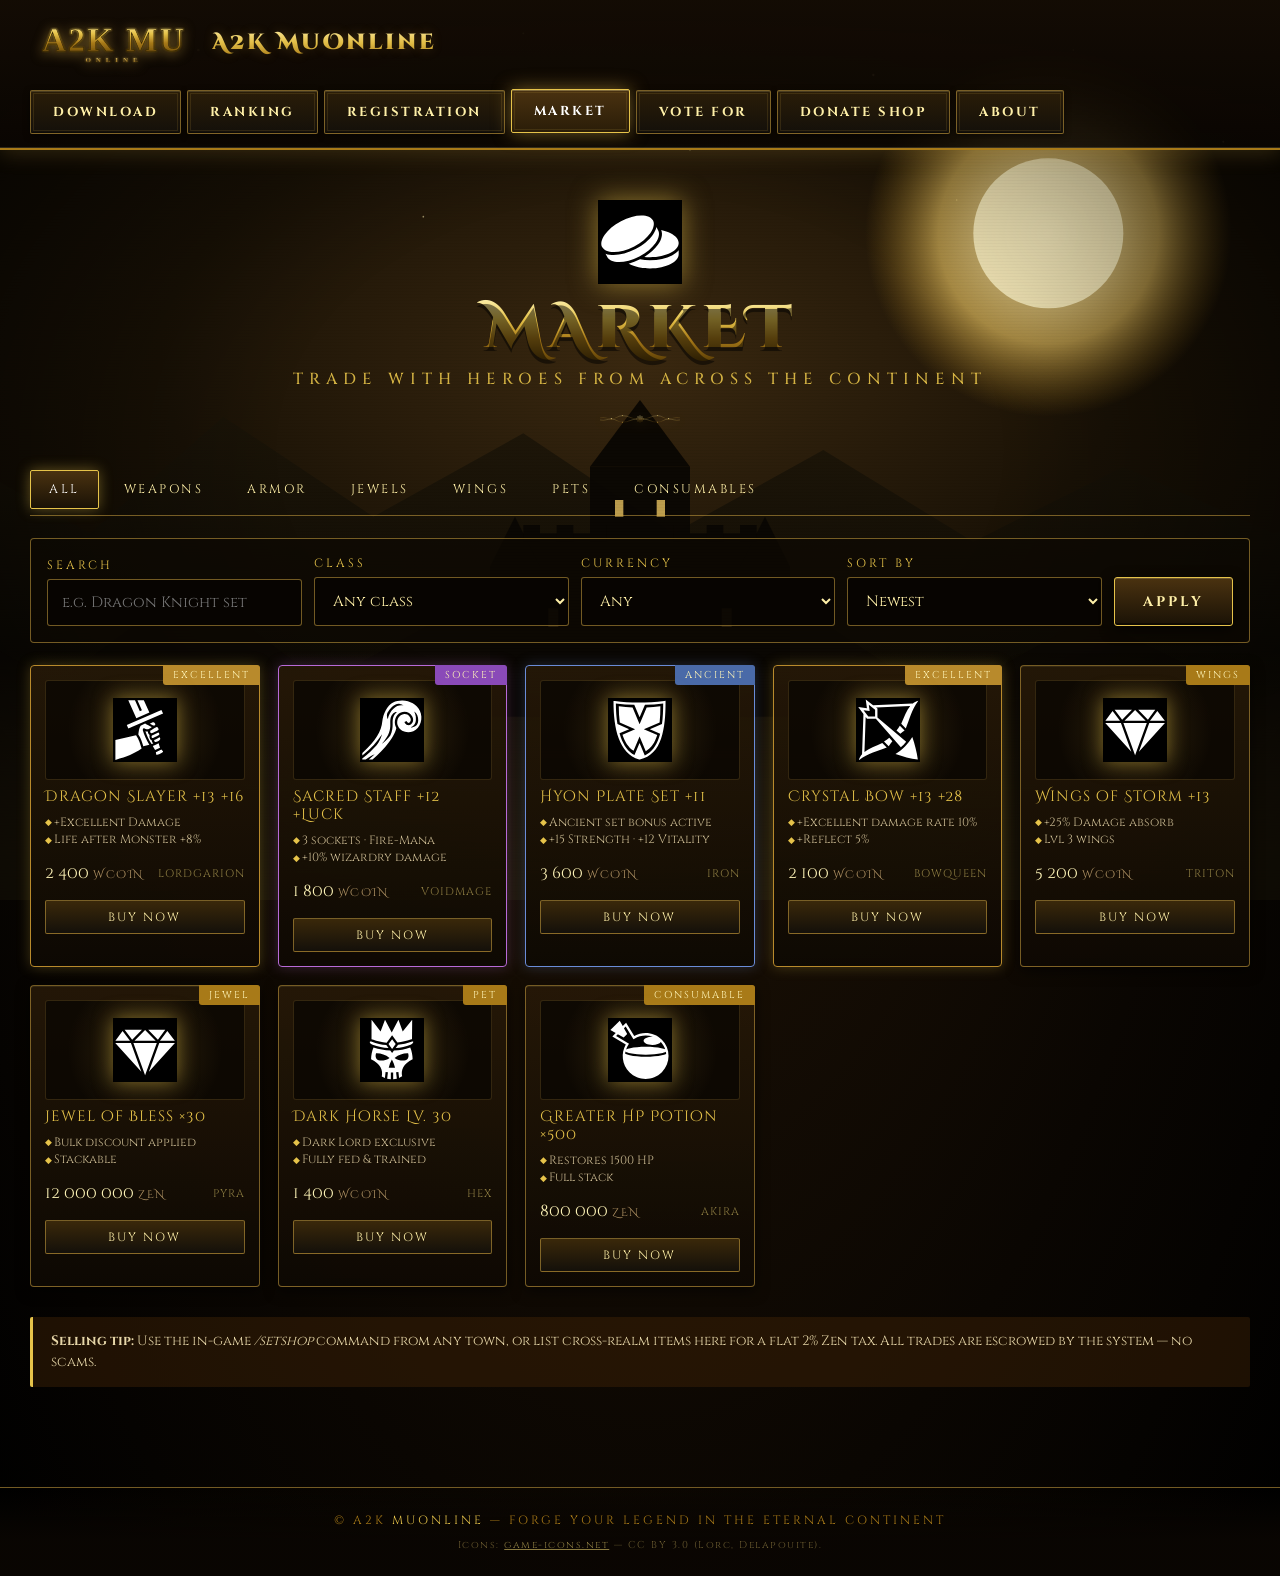
==== market.html @ d2be529a "Add Download, Registration, Ranking, Market, Vote, Donate pages + shared CSS Agent-Logs-Url: https:/" ====
<!DOCTYPE html>
<html lang="en">
<head>
    <meta charset="UTF-8">
    <meta name="viewport" content="width=device-width, initial-scale=1.0">
    <title>Market — A2K MuOnline</title>
    <meta name="description" content="A2K MuOnline player marketplace — items, jewels and excellent gear.">
    <link rel="preconnect" href="https://fonts.googleapis.com">
    <link rel="preconnect" href="https://fonts.gstatic.com" crossorigin>
    <link href="https://fonts.googleapis.com/css2?family=Cinzel:wght@500;700;900&family=Cinzel+Decorative:wght@700;900&display=swap" rel="stylesheet">
    <link rel="icon" type="image/svg+xml" href="assets/images/logo.svg">
    <link rel="stylesheet" href="assets/css/site.css">
    <style>
        .market-toolbar {
            display: flex; gap: 12px; flex-wrap: wrap; align-items: end;
            padding: 16px; background: rgba(14,9,3,0.7);
            border: 1px solid var(--border-gold); border-radius: 4px; margin-bottom: 22px;
        }
        .market-toolbar .field { min-width: 160px; flex: 1; }

        .listings { display: grid; grid-template-columns: repeat(auto-fill, minmax(220px, 1fr)); gap: 18px; }

        .item {
            position: relative;
            background: linear-gradient(180deg, rgba(40,26,8,0.85) 0%, rgba(14,9,3,0.92) 100%);
            border: 1px solid var(--border-gold);
            border-radius: 4px;
            padding: 14px;
            display: flex; flex-direction: column; gap: 8px;
            transition: transform .25s, border-color .25s, box-shadow .25s;
            box-shadow: inset 0 1px 0 rgba(255,240,168,.08), 0 4px 14px rgba(0,0,0,.55);
        }
        .item:hover {
            transform: translateY(-3px);
            border-color: var(--gold);
            box-shadow: inset 0 1px 0 rgba(255,240,168,.18), 0 8px 24px rgba(0,0,0,.7), 0 0 22px rgba(230,195,74,.25);
        }
        .item.exc  { border-color: #b88a2c; box-shadow: 0 0 14px rgba(230,195,74,.25); }
        .item.anc  { border-color: #6a8cd8; box-shadow: 0 0 14px rgba(106,140,216,.25); }
        .item.soc  { border-color: #b86ad8; box-shadow: 0 0 14px rgba(184,106,216,.25); }

        .item .ribbon {
            position: absolute; top: -1px; right: -1px;
            padding: 3px 10px;
            font-size: 10px; letter-spacing: 2px; text-transform: uppercase;
            background: var(--gold-dark); color: #fff5b8;
            border-radius: 0 3px 0 3px;
        }
        .item.exc .ribbon { background: #b88a2c; }
        .item.anc .ribbon { background: #4a6aa8; }
        .item.soc .ribbon { background: #8a4ab8; }

        .item .thumb {
            display: flex; align-items: center; justify-content: center;
            height: 100px;
            background:
                radial-gradient(circle at center, rgba(202,160,64,0.18), transparent 70%),
                rgba(8,5,2,0.7);
            border: 1px solid rgba(202,160,64,0.2);
            border-radius: 3px;
        }
        .item .thumb img { width: 64px; height: 64px; filter: drop-shadow(0 0 10px rgba(230,195,74,0.5)); }

        .item .name { font-family: 'Cinzel Decorative',serif; color: var(--gold); font-size: 15px; letter-spacing: 1px; line-height: 1.2; }
        .item .opts { font-size: 12px; color: #c8b890; line-height: 1.45; min-height: 36px; }
        .item .opts .opt { display: block; }
        .item .opts .opt::before { content: '◆ '; color: var(--gold); font-size: 9px; vertical-align: middle; }
        .item .row { display: flex; justify-content: space-between; align-items: center; margin-top: 4px; }
        .item .price { color: #fff5b8; font-family: 'Cinzel Decorative',serif; font-size: 16px; }
        .item .price small { color: #b89968; font-size: 11px; letter-spacing: 1.5px; }
        .item .seller { font-size: 11px; color: #8a7a40; letter-spacing: 1px; text-transform: uppercase; }
        .item .buy {
            display: block; text-align: center; margin-top: 8px;
            padding: 8px; font-size: 12px; letter-spacing: 2px; text-transform: uppercase;
            color: var(--gold-light); text-decoration: none;
            background: linear-gradient(180deg, #3a280a 0%, #14100a 100%);
            border: 1px solid var(--border-gold); border-radius: 2px; transition: all .2s;
        }
        .item .buy:hover { background: linear-gradient(180deg, #5a3a12 0%, #1a1206 100%); border-color: var(--gold); color: #fff; box-shadow: 0 0 14px rgba(230,195,74,.4); }
    </style>
</head>
<body>

    <header class="site-header">
        <div class="nav-container">
            <a class="brand" href="index.html">
                <img src="assets/images/logo.svg" alt="A2K MuOnline">
                <span class="brand-text">A2K&nbsp;MuOnline</span>
            </a>
            <nav class="main-nav" aria-label="Primary">
                <a class="nav-btn" href="download.html">Download</a>
                <a class="nav-btn" href="ranking.html">Ranking</a>
                <a class="nav-btn" href="registration.html">Registration</a>
                <a class="nav-btn active" href="market.html">Market</a>
                <a class="nav-btn" href="vote.html">Vote for</a>
                <a class="nav-btn" href="donate.html">Donate Shop</a>
                <a class="nav-btn" href="index.html#about">About</a>
            </nav>
        </div>
    </header>

    <main class="page">
        <header class="page-header">
            <img class="icon-glyph" src="assets/icons/market.svg" alt="">
            <h1 class="page-title">Market</h1>
            <p class="page-subtitle">Trade with heroes from across the continent</p>
            <div class="divider" aria-hidden="true"></div>
        </header>

        <!-- Tabs (categories) -->
        <div class="tabs" role="tablist">
            <a class="tab active" href="#all">All</a>
            <a class="tab" href="#weapons">Weapons</a>
            <a class="tab" href="#armor">Armor</a>
            <a class="tab" href="#jewels">Jewels</a>
            <a class="tab" href="#wings">Wings</a>
            <a class="tab" href="#pets">Pets</a>
            <a class="tab" href="#consumables">Consumables</a>
        </div>

        <!-- Filter bar -->
        <div class="market-toolbar">
            <div class="field">
                <label for="search">Search</label>
                <input id="search" type="search" placeholder="e.g. Dragon Knight set">
            </div>
            <div class="field">
                <label for="cls">Class</label>
                <select id="cls">
                    <option>Any class</option>
                    <option>Dark Knight</option><option>Dark Wizard</option>
                    <option>Elf</option><option>Magic Gladiator</option>
                    <option>Dark Lord</option><option>Summoner</option><option>Rage Fighter</option>
                </select>
            </div>
            <div class="field">
                <label for="cur">Currency</label>
                <select id="cur">
                    <option>Any</option><option>Zen</option><option>Wcoin</option><option>Bless / Soul</option>
                </select>
            </div>
            <div class="field">
                <label for="sort">Sort by</label>
                <select id="sort">
                    <option>Newest</option><option>Price ↑</option><option>Price ↓</option><option>Level ↓</option>
                </select>
            </div>
            <button class="btn" type="button">Apply</button>
        </div>

        <!-- Listings -->
        <section class="listings">
            <article class="item exc">
                <span class="ribbon">Excellent</span>
                <div class="thumb"><img src="assets/icons/sword.svg" alt=""></div>
                <div class="name">Dragon Slayer +13 +16</div>
                <div class="opts">
                    <span class="opt">+Excellent Damage</span>
                    <span class="opt">Life after Monster +8%</span>
                </div>
                <div class="row">
                    <span class="price">2 400 <small>WCOIN</small></span>
                    <span class="seller">LordGarion</span>
                </div>
                <a class="buy" href="#buy1">Buy now</a>
            </article>

            <article class="item soc">
                <span class="ribbon">Socket</span>
                <div class="thumb"><img src="assets/icons/staff.svg" alt=""></div>
                <div class="name">Sacred Staff +12 +Luck</div>
                <div class="opts">
                    <span class="opt">3 sockets · Fire-Mana</span>
                    <span class="opt">+10% wizardry damage</span>
                </div>
                <div class="row">
                    <span class="price">1 800 <small>WCOIN</small></span>
                    <span class="seller">VoidMage</span>
                </div>
                <a class="buy" href="#buy2">Buy now</a>
            </article>

            <article class="item anc">
                <span class="ribbon">Ancient</span>
                <div class="thumb"><img src="assets/icons/shield.svg" alt=""></div>
                <div class="name">Hyon Plate Set +11</div>
                <div class="opts">
                    <span class="opt">Ancient set bonus active</span>
                    <span class="opt">+15 Strength · +12 Vitality</span>
                </div>
                <div class="row">
                    <span class="price">3 600 <small>WCOIN</small></span>
                    <span class="seller">Iron</span>
                </div>
                <a class="buy" href="#buy3">Buy now</a>
            </article>

            <article class="item exc">
                <span class="ribbon">Excellent</span>
                <div class="thumb"><img src="assets/icons/bow.svg" alt=""></div>
                <div class="name">Crystal Bow +13 +28</div>
                <div class="opts">
                    <span class="opt">+Excellent damage rate 10%</span>
                    <span class="opt">+Reflect 5%</span>
                </div>
                <div class="row">
                    <span class="price">2 100 <small>WCOIN</small></span>
                    <span class="seller">BowQueen</span>
                </div>
                <a class="buy" href="#buy4">Buy now</a>
            </article>

            <article class="item">
                <span class="ribbon">Wings</span>
                <div class="thumb"><img src="assets/icons/gem.svg" alt=""></div>
                <div class="name">Wings of Storm +13</div>
                <div class="opts">
                    <span class="opt">+25% Damage absorb</span>
                    <span class="opt">Lvl 3 wings</span>
                </div>
                <div class="row">
                    <span class="price">5 200 <small>WCOIN</small></span>
                    <span class="seller">Triton</span>
                </div>
                <a class="buy" href="#buy5">Buy now</a>
            </article>

            <article class="item">
                <span class="ribbon">Jewel</span>
                <div class="thumb"><img src="assets/icons/gem.svg" alt=""></div>
                <div class="name">Jewel of Bless ×30</div>
                <div class="opts">
                    <span class="opt">Bulk discount applied</span>
                    <span class="opt">Stackable</span>
                </div>
                <div class="row">
                    <span class="price">12 000 000 <small>ZEN</small></span>
                    <span class="seller">Pyra</span>
                </div>
                <a class="buy" href="#buy6">Buy now</a>
            </article>

            <article class="item">
                <span class="ribbon">Pet</span>
                <div class="thumb"><img src="assets/icons/skull.svg" alt=""></div>
                <div class="name">Dark Horse Lv. 30</div>
                <div class="opts">
                    <span class="opt">Dark Lord exclusive</span>
                    <span class="opt">Fully fed &amp; trained</span>
                </div>
                <div class="row">
                    <span class="price">1 400 <small>WCOIN</small></span>
                    <span class="seller">Hex</span>
                </div>
                <a class="buy" href="#buy7">Buy now</a>
            </article>

            <article class="item">
                <span class="ribbon">Consumable</span>
                <div class="thumb"><img src="assets/icons/potion.svg" alt=""></div>
                <div class="name">Greater HP Potion ×500</div>
                <div class="opts">
                    <span class="opt">Restores 1500 HP</span>
                    <span class="opt">Full stack</span>
                </div>
                <div class="row">
                    <span class="price">800 000 <small>ZEN</small></span>
                    <span class="seller">Akira</span>
                </div>
                <a class="buy" href="#buy8">Buy now</a>
            </article>
        </section>

        <p class="note mt-30">
            <strong>Selling tip:</strong> Use the in-game <em>/setshop</em> command from any town,
            or list cross-realm items here for a flat 2% Zen tax. All trades are escrowed by the system —
            no scams.
        </p>
    </main>

    <footer class="site-footer">
        © A2K <span>MuOnline</span> — Forge your legend in the eternal continent
        <div class="credits">
            Icons: <a href="https://game-icons.net/" rel="noopener">game-icons.net</a> — CC BY 3.0 (Lorc, Delapouite).
        </div>
    </footer>

</body>
</html>
---- assets/css/site.css ----
/* =========================================================
   A2K MuOnline — shared site styles
   ========================================================= */

:root {
    --gold-light: #fff0a8;
    --gold: #e6c34a;
    --gold-dark: #a87a18;
    --gold-deep: #5a3d05;
    --bg-deep: #050301;
    --bg-panel: rgba(14, 9, 3, 0.78);
    --bg-panel-2: rgba(28, 18, 6, 0.85);
    --border-gold: rgba(202, 160, 64, 0.55);
    --red: #c4332a;
    --green: #6abf3a;
}

* { box-sizing: border-box; margin: 0; padding: 0; }

html, body {
    min-height: 100vh;
    background: var(--bg-deep);
    color: var(--gold-light);
    font-family: 'Cinzel', 'Times New Roman', serif;
    overflow-x: hidden;
}

body {
    background:
        url('../images/background.svg') center top / cover no-repeat fixed,
        radial-gradient(ellipse at top, #2a1a08 0%, #0a0602 70%, #000 100%);
    position: relative;
}

body::before {
    content: '';
    position: fixed;
    inset: 0;
    background:
        radial-gradient(ellipse at center, rgba(0,0,0,0) 40%, rgba(0,0,0,0.7) 100%),
        repeating-linear-gradient(0deg, rgba(0,0,0,0) 0, rgba(0,0,0,0) 2px, rgba(0,0,0,0.05) 3px);
    pointer-events: none;
    z-index: 1;
}

a { color: var(--gold); }
a:hover { color: var(--gold-light); }

/* ====================== HEADER / NAV ====================== */
.site-header {
    position: relative;
    z-index: 10;
    background: linear-gradient(180deg, rgba(20,12,4,0.95) 0%, rgba(10,6,2,0.85) 100%);
    border-bottom: 2px solid var(--gold-dark);
    box-shadow: 0 4px 20px rgba(202, 160, 64, 0.2),
                inset 0 -1px 0 rgba(255, 240, 168, 0.15);
}

.nav-container {
    max-width: 1280px;
    margin: 0 auto;
    display: flex;
    align-items: center;
    justify-content: space-between;
    padding: 14px 30px;
    flex-wrap: wrap;
    gap: 20px;
}

.brand {
    display: flex;
    align-items: center;
    gap: 14px;
    text-decoration: none;
}

.brand img {
    height: 56px;
    filter: drop-shadow(0 2px 6px rgba(202,160,64,0.6));
}

.brand-text {
    font-family: 'Cinzel Decorative', serif;
    font-weight: 900;
    font-size: 22px;
    background: linear-gradient(180deg, var(--gold-light) 0%, var(--gold) 50%, var(--gold-dark) 100%);
    -webkit-background-clip: text;
    background-clip: text;
    color: transparent;
    letter-spacing: 3px;
    text-shadow: 0 0 12px rgba(202,160,64,0.3);
}

.main-nav {
    display: flex;
    gap: 6px;
    flex-wrap: wrap;
}

.nav-btn {
    position: relative;
    display: inline-block;
    padding: 12px 22px;
    font-family: 'Cinzel', serif;
    font-weight: 700;
    font-size: 13px;
    letter-spacing: 2.5px;
    text-transform: uppercase;
    text-decoration: none;
    color: var(--gold-light);
    background: linear-gradient(180deg, #2a1d08 0%, #14100a 100%);
    border: 1px solid var(--border-gold);
    border-radius: 2px;
    cursor: pointer;
    transition: all 0.25s ease;
    box-shadow:
        inset 0 1px 0 rgba(255, 240, 168, 0.15),
        inset 0 -1px 0 rgba(0,0,0,0.4),
        0 2px 6px rgba(0,0,0,0.5);
}

.nav-btn::before {
    content: '';
    position: absolute;
    inset: 2px;
    border: 1px solid rgba(202, 160, 64, 0.15);
    pointer-events: none;
}

.nav-btn:hover,
.nav-btn.active {
    color: #fff;
    background: linear-gradient(180deg, #4a3210 0%, #2a1d08 100%);
    border-color: var(--gold);
    box-shadow:
        inset 0 1px 0 rgba(255, 240, 168, 0.3),
        0 0 18px rgba(202, 160, 64, 0.55),
        0 2px 6px rgba(0,0,0,0.6);
    transform: translateY(-1px);
}

/* ====================== PAGE LAYOUT ====================== */
.page {
    position: relative;
    z-index: 5;
    max-width: 1280px;
    margin: 0 auto;
    padding: 50px 30px 60px;
}

.page-header {
    text-align: center;
    margin-bottom: 40px;
}

.page-header .icon-glyph {
    width: 84px;
    height: 84px;
    margin: 0 auto 12px;
    display: block;
    filter: drop-shadow(0 0 14px rgba(230,195,74,0.55));
}

.page-title {
    font-family: 'Cinzel Decorative', serif;
    font-weight: 900;
    font-size: clamp(34px, 5.5vw, 60px);
    line-height: 1.1;
    background: linear-gradient(180deg,
        #fff5b8 0%,
        var(--gold) 35%,
        var(--gold-dark) 65%,
        var(--gold-deep) 100%);
    -webkit-background-clip: text;
    background-clip: text;
    color: transparent;
    letter-spacing: 5px;
    text-transform: uppercase;
    text-shadow: 0 4px 0 rgba(0,0,0,0.5);
    margin-bottom: 6px;
}

.page-subtitle {
    font-family: 'Cinzel', serif;
    font-weight: 500;
    font-size: clamp(13px, 1.4vw, 16px);
    letter-spacing: 6px;
    text-transform: uppercase;
    color: var(--gold);
    opacity: 0.9;
}

.divider {
    display: block;
    max-width: 540px;
    margin: 18px auto 0;
    height: 22px;
    background: url('../images/ornament.svg') center / contain no-repeat;
    filter: drop-shadow(0 2px 6px rgba(202,160,64,0.4));
}

/* ====================== PANELS ====================== */
.panel {
    position: relative;
    background: var(--bg-panel-2);
    border: 1px solid var(--gold-dark);
    border-radius: 4px;
    padding: 28px 30px;
    box-shadow:
        inset 0 0 30px rgba(0,0,0,0.6),
        0 8px 28px rgba(0,0,0,0.6),
        0 0 0 1px rgba(255,240,168,0.06);
}

.panel + .panel { margin-top: 28px; }

.panel-corner::before,
.panel-corner::after {
    content: '';
    position: absolute;
    width: 22px; height: 22px;
    border: 2px solid var(--gold);
    opacity: 0.85;
}
.panel-corner::before { top: -4px; left: -4px; border-right: none; border-bottom: none; }
.panel-corner::after  { bottom: -4px; right: -4px; border-left: none; border-top: none; }

.panel-title {
    text-align: center;
    font-family: 'Cinzel Decorative', serif;
    font-weight: 900;
    font-size: clamp(20px, 2.6vw, 28px);
    letter-spacing: 5px;
    text-transform: uppercase;
    background: linear-gradient(180deg, var(--gold-light) 0%, var(--gold) 60%, var(--gold-dark) 100%);
    -webkit-background-clip: text;
    background-clip: text;
    color: transparent;
    margin-bottom: 22px;
    text-shadow: 0 2px 8px rgba(0,0,0,0.6);
}

.panel-title.left { text-align: left; }

/* ====================== BUTTONS ====================== */
.btn {
    display: inline-flex;
    align-items: center;
    justify-content: center;
    gap: 10px;
    padding: 14px 28px;
    font-family: 'Cinzel', serif;
    font-weight: 700;
    font-size: 14px;
    letter-spacing: 3px;
    text-transform: uppercase;
    text-decoration: none;
    color: var(--gold-light);
    background: linear-gradient(180deg, #4a3210 0%, #1a1206 100%);
    border: 1px solid var(--gold);
    border-radius: 3px;
    cursor: pointer;
    transition: all 0.25s ease;
    box-shadow:
        inset 0 1px 0 rgba(255,240,168,0.2),
        inset 0 -2px 0 rgba(0,0,0,0.5),
        0 4px 14px rgba(0,0,0,0.6);
}

.btn:hover {
    color: #fff;
    background: linear-gradient(180deg, #6a4a18 0%, #2a1d0a 100%);
    box-shadow:
        inset 0 1px 0 rgba(255,240,168,0.35),
        0 0 22px rgba(230,195,74,0.5),
        0 4px 14px rgba(0,0,0,0.7);
    transform: translateY(-2px);
}

.btn-major {
    position: relative;
    display: inline-flex;
    align-items: center;
    justify-content: center;
    min-width: 260px;
    padding: 28px 60px;
    font-family: 'Cinzel Decorative', serif;
    font-weight: 900;
    font-size: 36px;
    letter-spacing: 10px;
    text-transform: uppercase;
    text-decoration: none;
    color: #fff5b8;
    background: linear-gradient(180deg, #6a4a12 0%, #3a280a 45%, #1a1206 100%);
    border: 2px solid var(--gold);
    border-radius: 4px;
    cursor: pointer;
    transition: all 0.3s ease;
    text-shadow: 0 0 12px rgba(202,160,64,0.7), 0 2px 0 rgba(0,0,0,0.8);
    box-shadow:
        inset 0 2px 0 rgba(255, 240, 168, 0.35),
        inset 0 -3px 0 rgba(0,0,0,0.6),
        inset 0 0 30px rgba(202,160,64,0.2),
        0 6px 18px rgba(0,0,0,0.7),
        0 0 24px rgba(202, 160, 64, 0.25);
}

.btn-major::before {
    content: '';
    position: absolute;
    inset: 4px;
    border: 1px solid rgba(255, 240, 168, 0.3);
    border-radius: 2px;
    pointer-events: none;
}

.btn-major:hover {
    transform: translateY(-3px) scale(1.02);
    border-color: #fff5b8;
    color: #fff;
    background: linear-gradient(180deg, #8a6018 0%, #4a320e 45%, #261806 100%);
    box-shadow:
        inset 0 2px 0 rgba(255, 240, 168, 0.5),
        inset 0 -3px 0 rgba(0,0,0,0.6),
        inset 0 0 40px rgba(202,160,64,0.4),
        0 10px 28px rgba(0,0,0,0.8),
        0 0 40px rgba(230, 195, 74, 0.6);
}

.btn-major:active { transform: translateY(-1px) scale(1.0); }
.btn-major .icon { margin-right: 14px; font-size: 0.7em; opacity: 0.85; }

.btn-row {
    display: flex;
    flex-wrap: wrap;
    gap: 14px;
    justify-content: center;
}

/* ====================== GRID HELPERS ====================== */
.grid-2,
.grid-3,
.grid-4 {
    display: grid;
    gap: 22px;
}
.grid-2 { grid-template-columns: repeat(2, minmax(0, 1fr)); }
.grid-3 { grid-template-columns: repeat(3, minmax(0, 1fr)); }
.grid-4 { grid-template-columns: repeat(4, minmax(0, 1fr)); }

@media (max-width: 900px) {
    .grid-3, .grid-4 { grid-template-columns: repeat(2, minmax(0, 1fr)); }
}
@media (max-width: 560px) {
    .grid-2, .grid-3, .grid-4 { grid-template-columns: 1fr; }
}

/* ====================== CARDS ====================== */
.card {
    background: linear-gradient(180deg, rgba(40,26,8,0.85) 0%, rgba(14,9,3,0.9) 100%);
    border: 1px solid var(--border-gold);
    border-radius: 4px;
    padding: 22px;
    transition: transform 0.25s ease, box-shadow 0.25s ease, border-color 0.25s ease;
    box-shadow: inset 0 1px 0 rgba(255,240,168,0.08), 0 4px 14px rgba(0,0,0,0.5);
    display: flex;
    flex-direction: column;
    gap: 12px;
}

.card:hover {
    transform: translateY(-4px);
    border-color: var(--gold);
    box-shadow:
        inset 0 1px 0 rgba(255,240,168,0.18),
        0 8px 24px rgba(0,0,0,0.7),
        0 0 22px rgba(230,195,74,0.25);
}

.card .card-icon {
    width: 56px; height: 56px;
    filter: drop-shadow(0 0 10px rgba(230,195,74,0.5));
}

.card .card-title {
    font-family: 'Cinzel Decorative', serif;
    font-size: 20px;
    color: var(--gold);
    letter-spacing: 2px;
}

.card p { color: #ddc89a; font-family: 'Cinzel', serif; font-size: 14px; line-height: 1.55; }
.card ul { padding-left: 18px; color: #ddc89a; font-size: 13.5px; line-height: 1.6; }
.card ul li { margin-bottom: 4px; }

/* ====================== FORMS ====================== */
.form-grid {
    display: grid;
    grid-template-columns: 1fr 1fr;
    gap: 18px;
}

.form-grid .full { grid-column: 1 / -1; }

@media (max-width: 640px) { .form-grid { grid-template-columns: 1fr; } }

.field { display: flex; flex-direction: column; gap: 6px; }

.field label {
    font-family: 'Cinzel', serif;
    font-size: 12px;
    letter-spacing: 3px;
    text-transform: uppercase;
    color: var(--gold);
}

.field input,
.field select,
.field textarea {
    font-family: 'Cinzel', serif;
    font-size: 15px;
    color: var(--gold-light);
    background: rgba(8,5,2,0.85);
    border: 1px solid var(--border-gold);
    border-radius: 3px;
    padding: 12px 14px;
    outline: none;
    transition: border-color 0.2s, box-shadow 0.2s;
}

.field input:focus,
.field select:focus,
.field textarea:focus {
    border-color: var(--gold);
    box-shadow: 0 0 0 1px var(--gold), 0 0 14px rgba(230,195,74,0.35);
}

.checkbox {
    display: flex; align-items: center; gap: 10px;
    color: #ddc89a; font-size: 13.5px;
}

.help { font-size: 12px; color: #b89968; opacity: 0.85; }
.help.error { color: #e07a6c; }

/* ====================== TABLES ====================== */
.table-wrap {
    overflow-x: auto;
    border: 1px solid var(--border-gold);
    border-radius: 3px;
    background: rgba(8,5,2,0.6);
}

table.rank {
    width: 100%;
    border-collapse: collapse;
    font-family: 'Cinzel', serif;
    font-size: 14px;
    min-width: 600px;
}

table.rank thead th {
    background: linear-gradient(180deg, #3a280a 0%, #1a1206 100%);
    color: var(--gold-light);
    font-weight: 700;
    font-size: 12px;
    letter-spacing: 2.5px;
    text-transform: uppercase;
    padding: 14px 16px;
    text-align: left;
    border-bottom: 2px solid var(--gold-dark);
}

table.rank tbody td {
    padding: 12px 16px;
    border-bottom: 1px solid rgba(202, 160, 64, 0.18);
    color: #e6d6a8;
}

table.rank tbody tr:hover td {
    background: rgba(74, 50, 16, 0.35);
    color: #fff5b8;
}

table.rank tbody td.rank-pos {
    font-family: 'Cinzel Decorative', serif;
    color: var(--gold);
    font-weight: 700;
    font-size: 15px;
    width: 70px;
}

table.rank .top-1 td.rank-pos { color: #fff5b8; text-shadow: 0 0 10px var(--gold); }
table.rank .top-2 td.rank-pos { color: #ddd0a0; }
table.rank .top-3 td.rank-pos { color: #c8923a; }

.cls-tag {
    display: inline-block;
    padding: 2px 10px;
    border-radius: 2px;
    font-size: 11px;
    letter-spacing: 1.5px;
    text-transform: uppercase;
    border: 1px solid var(--border-gold);
    background: rgba(28,18,6,0.7);
    color: var(--gold-light);
}
.cls-dk { color: #e0a070; border-color: #6a3a18; }
.cls-dw { color: #b48cdc; border-color: #4a2a6a; }
.cls-elf { color: #88d6a0; border-color: #284a30; }
.cls-mg { color: #ddd0a0; border-color: #6a5a18; }
.cls-dl { color: #d8d048; border-color: #6a5a08; }
.cls-sm { color: #6cb4d8; border-color: #1a4a6a; }
.cls-rf { color: #d86c8c; border-color: #6a1a3a; }

/* ====================== TABS / FILTERS ====================== */
.tabs {
    display: flex;
    flex-wrap: wrap;
    gap: 6px;
    margin-bottom: 22px;
    border-bottom: 1px solid var(--border-gold);
    padding-bottom: 6px;
}

.tab {
    padding: 10px 18px;
    font-family: 'Cinzel', serif;
    font-size: 12.5px;
    letter-spacing: 2.5px;
    text-transform: uppercase;
    color: var(--gold-light);
    background: transparent;
    border: 1px solid transparent;
    border-radius: 2px;
    cursor: pointer;
    transition: all 0.2s;
    text-decoration: none;
}

.tab:hover { color: #fff; background: rgba(74,50,16,0.4); }
.tab.active {
    color: #fff;
    background: linear-gradient(180deg, #4a3210 0%, #1a1206 100%);
    border-color: var(--gold);
    box-shadow: 0 0 14px rgba(230,195,74,0.4);
}

/* ====================== BADGES ====================== */
.badge {
    display: inline-block;
    padding: 4px 10px;
    border-radius: 2px;
    font-size: 11px;
    letter-spacing: 2px;
    text-transform: uppercase;
    border: 1px solid var(--gold-dark);
    background: rgba(28,18,6,0.7);
    color: var(--gold);
}
.badge.hot { color: #e07a4a; border-color: #6a2a18; }
.badge.new { color: #6cd87a; border-color: #1a4a28; }
.badge.vip { color: #fff5b8; border-color: var(--gold); box-shadow: 0 0 12px rgba(230,195,74,0.4); }

/* ====================== STAT/SERVER STRIP ====================== */
.stats-bar {
    display: grid;
    grid-template-columns: repeat(4, minmax(0, 1fr));
    gap: 14px;
    margin: 16px 0 30px;
}
.stats-bar .stat {
    text-align: center;
    padding: 14px;
    background: rgba(14,9,3,0.7);
    border: 1px solid var(--border-gold);
    border-radius: 3px;
}
.stats-bar .stat .num {
    display: block;
    font-family: 'Cinzel Decorative', serif;
    font-size: 26px;
    color: var(--gold-light);
    text-shadow: 0 0 12px rgba(230,195,74,0.5);
}
.stats-bar .stat .lbl {
    font-size: 11px;
    letter-spacing: 2.5px;
    text-transform: uppercase;
    color: var(--gold);
    opacity: 0.85;
}
@media (max-width: 720px) { .stats-bar { grid-template-columns: repeat(2, 1fr); } }

/* ====================== FOOTER ====================== */
.site-footer {
    position: relative;
    z-index: 5;
    margin-top: 40px;
    padding: 24px 20px;
    text-align: center;
    background: linear-gradient(180deg, transparent 0%, rgba(10,6,2,0.9) 60%);
    border-top: 1px solid var(--border-gold);
    font-family: 'Cinzel', serif;
    font-size: 12px;
    letter-spacing: 3px;
    text-transform: uppercase;
    color: var(--gold-dark);
}
.site-footer span { color: var(--gold); }
.site-footer .credits {
    margin-top: 10px;
    font-size: 10px;
    letter-spacing: 1.5px;
    color: #6a5a30;
    text-transform: none;
}
.site-footer .credits a { color: #8a7a40; }

/* ====================== UTILITIES ====================== */
.text-gold { color: var(--gold); }
.text-mute { color: #ad9968; }
.center    { text-align: center; }
.mt-20 { margin-top: 20px; }
.mt-30 { margin-top: 30px; }
.mb-20 { margin-bottom: 20px; }

.note {
    padding: 14px 18px;
    background: rgba(74,40,8,0.4);
    border-left: 3px solid var(--gold);
    border-radius: 2px;
    color: #e6d6a8;
    font-size: 13.5px;
    line-height: 1.55;
}

.note.warn { background: rgba(74, 16, 8, 0.45); border-left-color: #e07a4a; }

/* ====================== MOBILE ====================== */
@media (max-width: 720px) {
    .nav-container { justify-content: center; padding: 12px 16px; }
    .brand-text { font-size: 18px; letter-spacing: 2px; }
    .nav-btn { padding: 10px 14px; font-size: 11.5px; letter-spacing: 1.8px; }
    .btn-major { min-width: 220px; padding: 22px 36px; font-size: 28px; letter-spacing: 6px; }
}
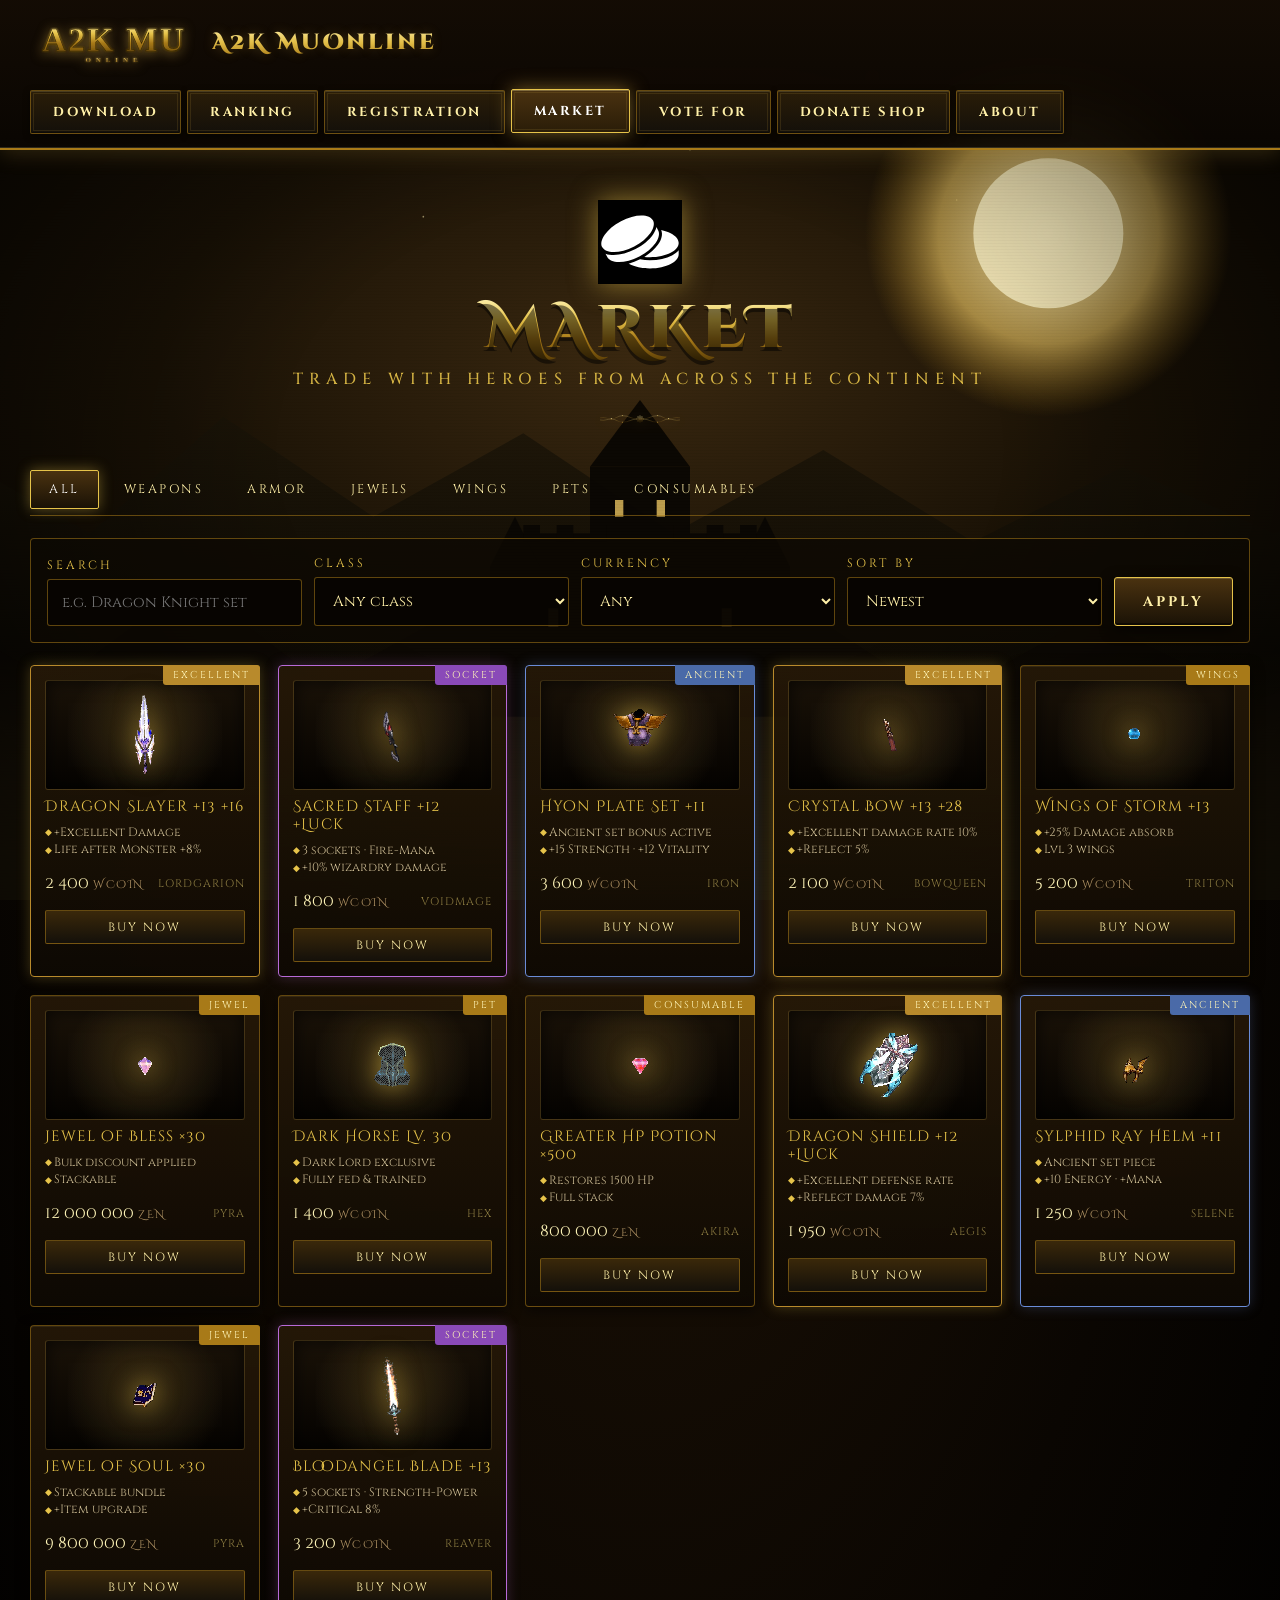
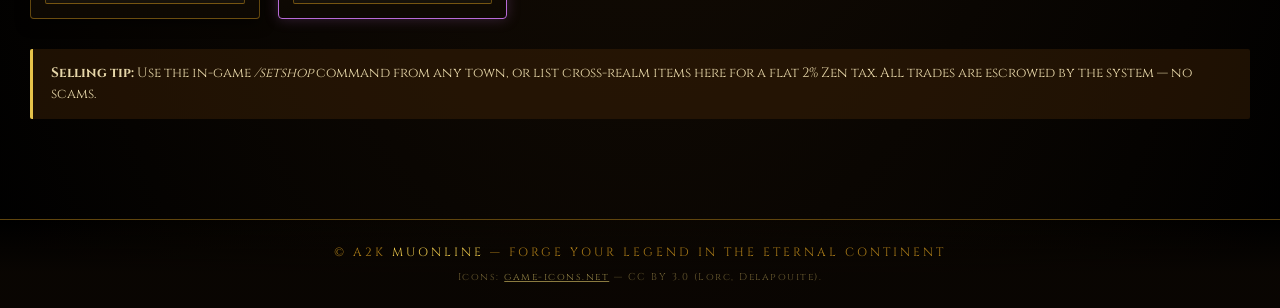
==== commit fc2b47bd: "Use item sprites in Market & Ranking; polish site design Agent-Logs-Url: https://github.com/MamaSpal" ====
--- a/market.html
+++ b/market.html
@@ -52,14 +52,22 @@
 
         .item .thumb {
             display: flex; align-items: center; justify-content: center;
-            height: 100px;
+            height: 110px;
             background:
-                radial-gradient(circle at center, rgba(202,160,64,0.18), transparent 70%),
-                rgba(8,5,2,0.7);
-            border: 1px solid rgba(202,160,64,0.2);
+                radial-gradient(circle at center, rgba(202,160,64,0.22), transparent 70%),
+                linear-gradient(180deg, #1a1208 0%, #050301 100%);
+            border: 1px solid rgba(202,160,64,0.25);
             border-radius: 3px;
-        }
-        .item .thumb img { width: 64px; height: 64px; filter: drop-shadow(0 0 10px rgba(230,195,74,0.5)); }
+            box-shadow: inset 0 0 18px rgba(0,0,0,0.7);
+        }
+        .item .thumb img {
+            max-width: 80px; max-height: 80px;
+            image-rendering: -webkit-optimize-contrast;
+            image-rendering: crisp-edges;
+            filter: drop-shadow(0 0 12px rgba(230,195,74,0.55));
+            transition: transform .3s ease;
+        }
+        .item:hover .thumb img { transform: scale(1.08); }
 
         .item .name { font-family: 'Cinzel Decorative',serif; color: var(--gold); font-size: 15px; letter-spacing: 1px; line-height: 1.2; }
         .item .opts { font-size: 12px; color: #c8b890; line-height: 1.45; min-height: 36px; }
@@ -152,7 +160,7 @@
         <section class="listings">
             <article class="item exc">
                 <span class="ribbon">Excellent</span>
-                <div class="thumb"><img src="assets/icons/sword.svg" alt=""></div>
+                <div class="thumb"><img src="assets/images/items/0190.gif" alt="Dragon Slayer"></div>
                 <div class="name">Dragon Slayer +13 +16</div>
                 <div class="opts">
                     <span class="opt">+Excellent Damage</span>
@@ -167,7 +175,7 @@
 
             <article class="item soc">
                 <span class="ribbon">Socket</span>
-                <div class="thumb"><img src="assets/icons/staff.svg" alt=""></div>
+                <div class="thumb"><img src="assets/images/items/5200.gif" alt="Sacred Staff"></div>
                 <div class="name">Sacred Staff +12 +Luck</div>
                 <div class="opts">
                     <span class="opt">3 sockets · Fire-Mana</span>
@@ -182,7 +190,7 @@
 
             <article class="item anc">
                 <span class="ribbon">Ancient</span>
-                <div class="thumb"><img src="assets/icons/shield.svg" alt=""></div>
+                <div class="thumb"><img src="assets/images/items/8110.gif" alt="Hyon Plate"></div>
                 <div class="name">Hyon Plate Set +11</div>
                 <div class="opts">
                     <span class="opt">Ancient set bonus active</span>
@@ -197,7 +205,7 @@
 
             <article class="item exc">
                 <span class="ribbon">Excellent</span>
-                <div class="thumb"><img src="assets/icons/bow.svg" alt=""></div>
+                <div class="thumb"><img src="assets/images/items/4150.gif" alt="Crystal Bow"></div>
                 <div class="name">Crystal Bow +13 +28</div>
                 <div class="opts">
                     <span class="opt">+Excellent damage rate 10%</span>
@@ -212,7 +220,7 @@
 
             <article class="item">
                 <span class="ribbon">Wings</span>
-                <div class="thumb"><img src="assets/icons/gem.svg" alt=""></div>
+                <div class="thumb"><img src="assets/images/items/12110.gif" alt="Wings of Storm"></div>
                 <div class="name">Wings of Storm +13</div>
                 <div class="opts">
                     <span class="opt">+25% Damage absorb</span>
@@ -227,7 +235,7 @@
 
             <article class="item">
                 <span class="ribbon">Jewel</span>
-                <div class="thumb"><img src="assets/icons/gem.svg" alt=""></div>
+                <div class="thumb"><img src="assets/images/items/14130.gif" alt="Jewel of Bless"></div>
                 <div class="name">Jewel of Bless ×30</div>
                 <div class="opts">
                     <span class="opt">Bulk discount applied</span>
@@ -242,7 +250,7 @@
 
             <article class="item">
                 <span class="ribbon">Pet</span>
-                <div class="thumb"><img src="assets/icons/skull.svg" alt=""></div>
+                <div class="thumb"><img src="assets/images/items/13188.gif" alt="Dark Horse"></div>
                 <div class="name">Dark Horse Lv. 30</div>
                 <div class="opts">
                     <span class="opt">Dark Lord exclusive</span>
@@ -257,7 +265,7 @@
 
             <article class="item">
                 <span class="ribbon">Consumable</span>
-                <div class="thumb"><img src="assets/icons/potion.svg" alt=""></div>
+                <div class="thumb"><img src="assets/images/items/14140.gif" alt="HP Potion"></div>
                 <div class="name">Greater HP Potion ×500</div>
                 <div class="opts">
                     <span class="opt">Restores 1500 HP</span>
@@ -268,6 +276,66 @@
                     <span class="seller">Akira</span>
                 </div>
                 <a class="buy" href="#buy8">Buy now</a>
+            </article>
+
+            <article class="item exc">
+                <span class="ribbon">Excellent</span>
+                <div class="thumb"><img src="assets/images/items/6210.gif" alt="Dragon Shield"></div>
+                <div class="name">Dragon Shield +12 +Luck</div>
+                <div class="opts">
+                    <span class="opt">+Excellent defense rate</span>
+                    <span class="opt">+Reflect damage 7%</span>
+                </div>
+                <div class="row">
+                    <span class="price">1 950 <small>WCOIN</small></span>
+                    <span class="seller">Aegis</span>
+                </div>
+                <a class="buy" href="#buy9">Buy now</a>
+            </article>
+
+            <article class="item anc">
+                <span class="ribbon">Ancient</span>
+                <div class="thumb"><img src="assets/images/items/7330.gif" alt="Ancient Helm"></div>
+                <div class="name">Sylphid Ray Helm +11</div>
+                <div class="opts">
+                    <span class="opt">Ancient set piece</span>
+                    <span class="opt">+10 Energy · +Mana</span>
+                </div>
+                <div class="row">
+                    <span class="price">1 250 <small>WCOIN</small></span>
+                    <span class="seller">Selene</span>
+                </div>
+                <a class="buy" href="#buy10">Buy now</a>
+            </article>
+
+            <article class="item">
+                <span class="ribbon">Jewel</span>
+                <div class="thumb"><img src="assets/images/items/14230.gif" alt="Jewel of Soul"></div>
+                <div class="name">Jewel of Soul ×30</div>
+                <div class="opts">
+                    <span class="opt">Stackable bundle</span>
+                    <span class="opt">+Item upgrade</span>
+                </div>
+                <div class="row">
+                    <span class="price">9 800 000 <small>ZEN</small></span>
+                    <span class="seller">Pyra</span>
+                </div>
+                <a class="buy" href="#buy11">Buy now</a>
+            </article>
+
+            <article class="item soc">
+                <span class="ribbon">Socket</span>
+                <div class="thumb"><img src="assets/images/items/0260.gif" alt="Bloodangel Sword"></div>
+                <div class="name">Bloodangel Blade +13</div>
+                <div class="opts">
+                    <span class="opt">5 sockets · Strength-Power</span>
+                    <span class="opt">+Critical 8%</span>
+                </div>
+                <div class="row">
+                    <span class="price">3 200 <small>WCOIN</small></span>
+                    <span class="seller">Reaver</span>
+                </div>
+                <a class="buy" href="#buy12">Buy now</a>
             </article>
         </section>
 
--- a/assets/css/site.css
+++ b/assets/css/site.css
@@ -7,12 +7,25 @@
     --gold: #e6c34a;
     --gold-dark: #a87a18;
     --gold-deep: #5a3d05;
+    --bronze: #6a4a18;
+    --bronze-dark: #2d1f08;
     --bg-deep: #050301;
-    --bg-panel: rgba(14, 9, 3, 0.78);
-    --bg-panel-2: rgba(28, 18, 6, 0.85);
-    --border-gold: rgba(202, 160, 64, 0.55);
+    --bg-stone: #0c0a07;
+    --bg-stone-2: #15110a;
+    --bg-panel: rgba(10, 7, 3, 0.88);
+    --bg-panel-2: rgba(18, 12, 5, 0.92);
+    --bg-slot: #0a0805;
+    --border-gold: rgba(168, 122, 24, 0.55);
+    --border-iron: rgba(60, 48, 24, 0.9);
     --red: #c4332a;
     --green: #6abf3a;
+
+    /* Item grade colours used in market & inventory tooltips */
+    --grade-common: #d8c89a;
+    --grade-exc:   #6abf3a; /* excellent — green */
+    --grade-anc:   #5a8cd8; /* ancient — blue   */
+    --grade-soc:   #e0a040; /* socket — orange  */
+    --grade-mythic:#b86ad8; /* mythic — purple  */
 }
 
 * { box-sizing: border-box; margin: 0; padding: 0; }
@@ -23,6 +36,34 @@
     color: var(--gold-light);
     font-family: 'Cinzel', 'Times New Roman', serif;
     overflow-x: hidden;
+}
+
+html { scroll-behavior: smooth; }
+
+/* Custom scrollbar — matches gold theme */
+::-webkit-scrollbar { width: 12px; height: 12px; }
+::-webkit-scrollbar-track { background: #0a0703; }
+::-webkit-scrollbar-thumb {
+    background: linear-gradient(180deg, #4a3210 0%, #1a1206 100%);
+    border: 1px solid var(--gold-dark);
+    border-radius: 2px;
+}
+::-webkit-scrollbar-thumb:hover { background: linear-gradient(180deg, #6a4818 0%, #2a1d08 100%); }
+
+/* Accessible keyboard focus ring */
+:focus-visible {
+    outline: 2px solid var(--gold);
+    outline-offset: 2px;
+    box-shadow: 0 0 14px rgba(230,195,74,0.45);
+    border-radius: 2px;
+}
+
+/* Anchor scroll offset under sticky header */
+[id] { scroll-margin-top: 100px; }
+
+@media (prefers-reduced-motion: reduce) {
+    * { animation-duration: 0.01ms !important; transition-duration: 0.01ms !important; }
+    html { scroll-behavior: auto; }
 }
 
 body {
@@ -48,9 +89,12 @@
 
 /* ====================== HEADER / NAV ====================== */
 .site-header {
-    position: relative;
-    z-index: 10;
-    background: linear-gradient(180deg, rgba(20,12,4,0.95) 0%, rgba(10,6,2,0.85) 100%);
+    position: sticky;
+    top: 0;
+    z-index: 50;
+    background: linear-gradient(180deg, rgba(20,12,4,0.97) 0%, rgba(10,6,2,0.92) 100%);
+    backdrop-filter: blur(6px);
+    -webkit-backdrop-filter: blur(6px);
     border-bottom: 2px solid var(--gold-dark);
     box-shadow: 0 4px 20px rgba(202, 160, 64, 0.2),
                 inset 0 -1px 0 rgba(255, 240, 168, 0.15);
@@ -637,6 +681,89 @@
 
 .note.warn { background: rgba(74, 16, 8, 0.45); border-left-color: #e07a4a; }
 
+/* ====================== ITEM SLOTS / INVENTORY ====================== */
+/* Reusable item slot for both market thumbnails and character inventory grids */
+.item-slot {
+    position: relative;
+    display: inline-flex;
+    align-items: center;
+    justify-content: center;
+    width: 56px;
+    height: 56px;
+    background:
+        radial-gradient(circle at center, rgba(202,160,64,0.22), transparent 70%),
+        linear-gradient(180deg, #1a1208 0%, #050301 100%);
+    border: 1px solid var(--border-gold);
+    border-radius: 3px;
+    box-shadow:
+        inset 0 1px 0 rgba(255,240,168,0.10),
+        inset 0 0 12px rgba(0,0,0,0.7);
+    overflow: hidden;
+    transition: border-color .2s, box-shadow .2s, transform .2s;
+}
+
+.item-slot::before {
+    content: '';
+    position: absolute; inset: 1px;
+    border: 1px solid rgba(202,160,64,0.18);
+    border-radius: 2px;
+    pointer-events: none;
+}
+
+.item-slot img {
+    max-width: 80%;
+    max-height: 80%;
+    image-rendering: -webkit-optimize-contrast;
+    image-rendering: crisp-edges;
+    filter: drop-shadow(0 0 6px rgba(230,195,74,0.45));
+    pointer-events: none;
+}
+
+.item-slot:hover {
+    border-color: var(--gold);
+    box-shadow:
+        inset 0 1px 0 rgba(255,240,168,0.18),
+        0 0 14px rgba(230,195,74,0.45);
+    transform: translateY(-1px);
+}
+
+/* Grade-tinted slots, mirroring item rarity colours */
+.item-slot.exc    { border-color: var(--grade-exc);    box-shadow: inset 0 0 10px rgba(0,0,0,.7), 0 0 10px rgba(106,191,58,0.35); }
+.item-slot.anc    { border-color: var(--grade-anc);    box-shadow: inset 0 0 10px rgba(0,0,0,.7), 0 0 10px rgba(90,140,216,0.35); }
+.item-slot.soc    { border-color: var(--grade-soc);    box-shadow: inset 0 0 10px rgba(0,0,0,.7), 0 0 10px rgba(224,160,64,0.35); }
+.item-slot.mythic { border-color: var(--grade-mythic); box-shadow: inset 0 0 10px rgba(0,0,0,.7), 0 0 10px rgba(184,106,216,0.4); }
+
+.item-slot.sm { width: 40px; height: 40px; }
+.item-slot.lg { width: 80px; height: 80px; }
+.item-slot.xl { width: 100px; height: 100px; }
+
+/* Compact inventory row used in ranking */
+.inv-row {
+    display: flex;
+    flex-wrap: wrap;
+    gap: 6px;
+    align-items: center;
+}
+
+/* Card-style inventory shelf for showcasing a character's gear */
+.inv-shelf {
+    display: grid;
+    grid-template-columns: repeat(auto-fill, minmax(56px, 1fr));
+    gap: 8px;
+    padding: 12px;
+    background: rgba(8,5,2,0.55);
+    border: 1px solid var(--border-gold);
+    border-radius: 3px;
+}
+
+/* Featured loot strip (used on home page) */
+.loot-strip {
+    display: flex;
+    flex-wrap: wrap;
+    justify-content: center;
+    gap: 12px;
+}
+
 /* ====================== MOBILE ====================== */
 @media (max-width: 720px) {
     .nav-container { justify-content: center; padding: 12px 16px; }
